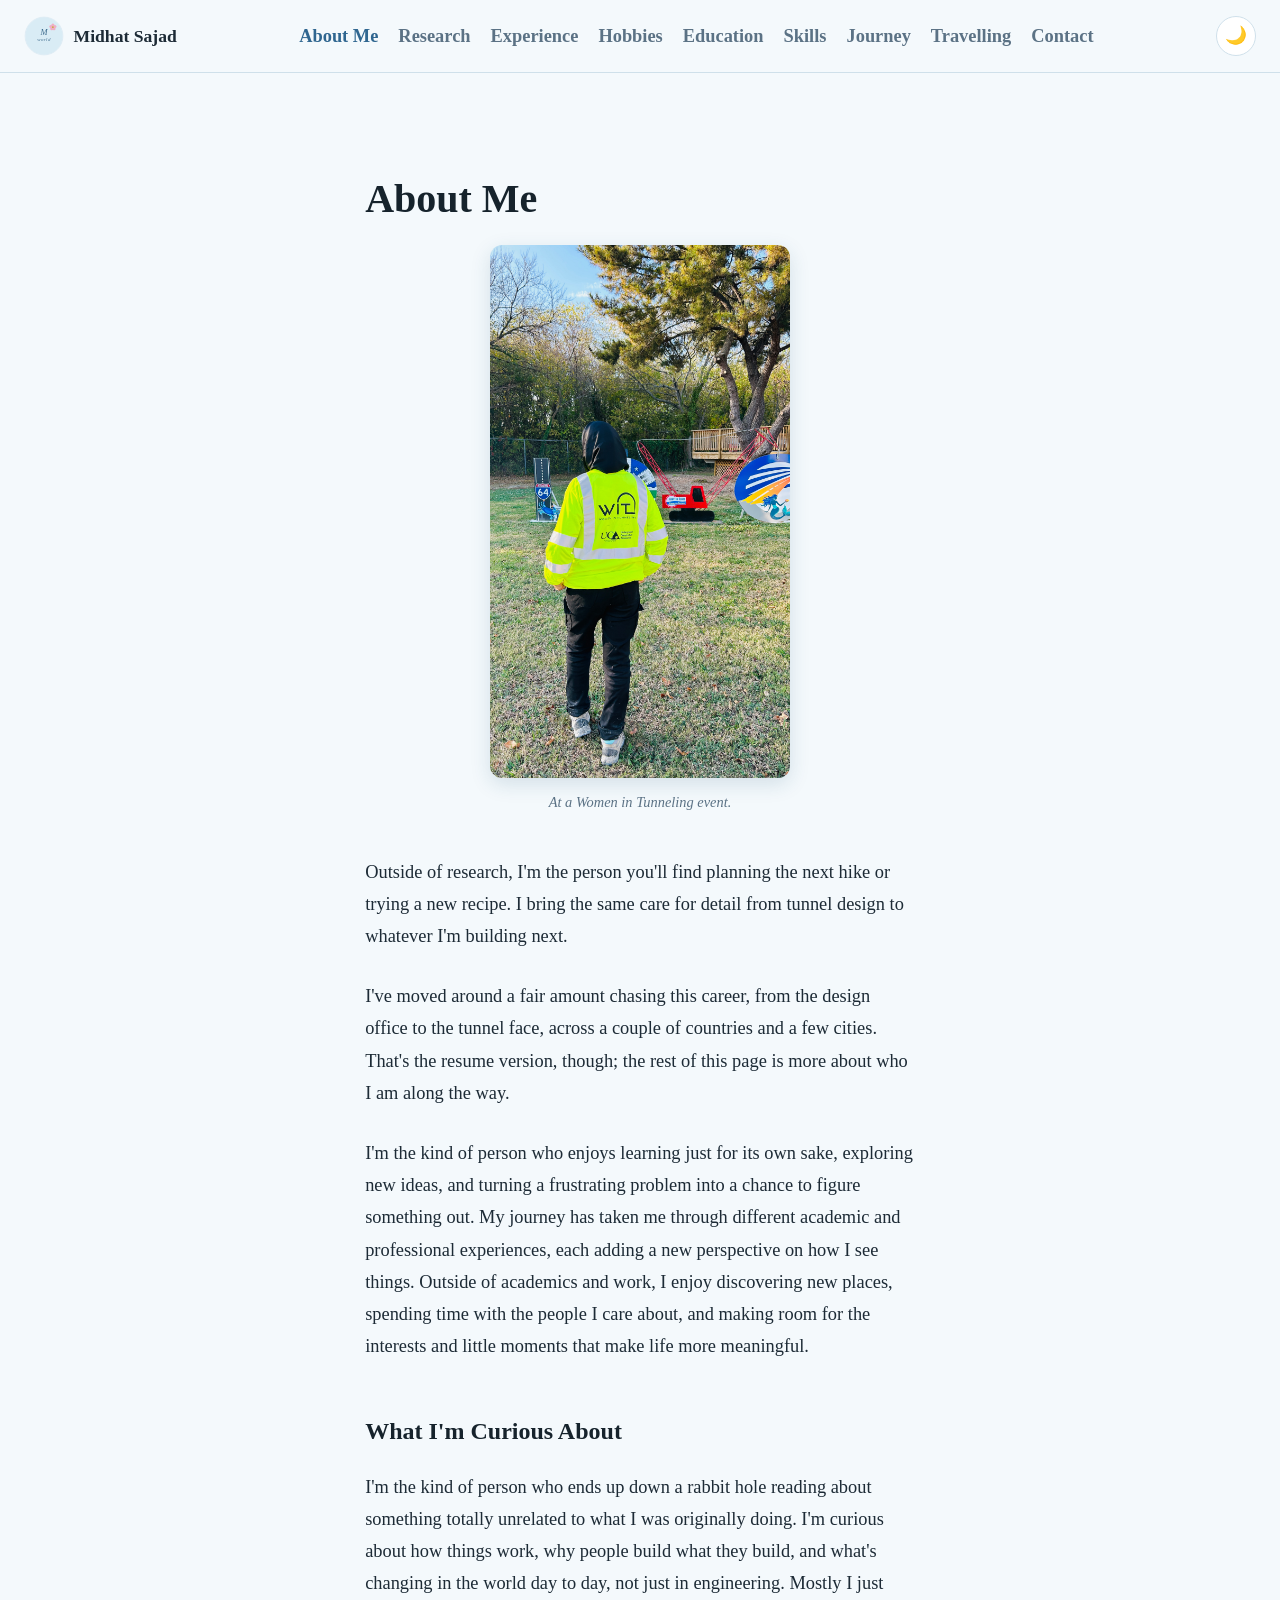
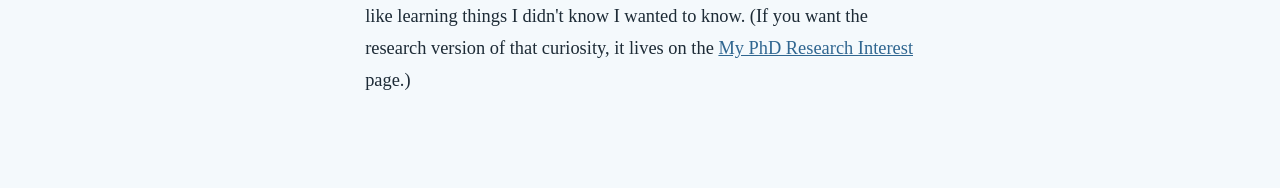
==== about.html @ e5001037 "Rebuild as a multi-page site: nav, logo, Travelling, Hobbies dashboard - Split the single-page site " ====
<!doctype html>
<html lang="en">
<head>
  <meta charset="utf-8">
  <meta name="viewport" content="width=device-width, initial-scale=1">
  <title>About Me · Midhat Sajad</title>
  <link rel="stylesheet" href="style.css">
  <link rel="icon" type="image/svg+xml" href="assets/logo.svg">
  <script src="assets/js/theme.js"></script>
</head>
<body>

  <nav class="site-nav">
    <a class="brand" href="index.html"><img src="assets/logo.svg" alt="" class="brand-logo" aria-hidden="true">Midhat Sajad</a>
    <ul>
      <li><a href="about.html" class="active">About Me</a></li>
      <li><a href="intro.html">Research</a></li>
      <li><a href="experience.html">Experience</a></li>
      <li><a href="hobbies.html">Hobbies</a></li>
      <li><a href="education.html">Education</a></li>
      <li><a href="skills.html">Skills</a></li>
      <li><a href="journey.html">Journey</a></li>
      <li><a href="travelling.html">Travelling</a></li>
      <li><a href="contact.html">Contact</a></li>
    </ul>
    <button class="theme-toggle" type="button" aria-label="Switch to dark mode">🌙</button>
  </nav>

  <main class="page">
    <section class="about">
      <h1>About Me</h1>

      <div class="profile-photo-wrap">
        <img
          src="assets/photos/WIT.jpg"
          alt="Midhat Sajad wearing a Women in Tunneling (WIT) high-visibility jacket at an underground construction industry event"
          class="profile-photo"
        >
        <p class="profile-photo-caption">At a Women in Tunneling event.</p>
      </div>

      <p>
        Outside of research, I'm the person you'll find planning the next hike or
        trying a new recipe. I bring the same care for detail from tunnel design
        to whatever I'm building next.
      </p>
      <p>
        I've moved around a fair amount chasing this career, from the design
        office to the tunnel face, across a couple of countries and a few
        cities. That's the resume version, though; the rest of this page is
        more about who I am along the way.
      </p>
      <p>
        I'm the kind of person who enjoys learning just for its own sake,
        exploring new ideas, and turning a frustrating problem into a chance
        to figure something out. My journey has taken me through different
        academic and professional experiences, each adding a new perspective
        on how I see things. Outside of academics and work, I enjoy
        discovering new places, spending time with the people I care about,
        and making room for the interests and little moments that make life
        more meaningful.
      </p>
    </section>

    <section class="subsection">
      <h2>What I'm Curious About</h2>
      <p>
        I'm the kind of person who ends up down a rabbit hole reading about
        something totally unrelated to what I was originally doing. I'm
        curious about how things work, why people build what they build,
        and what's changing in the world day to day, not just in
        engineering. Mostly I just like learning things I didn't know I
        wanted to know. (If you want the research version of that curiosity,
        it lives on the <a href="intro.html">My PhD Research Interest</a> page.)
      </p>
    </section>
  </main>

</body>
</html>
---- style.css ----
/* Theme tokens: light is the default, dark overrides via [data-theme="dark"]
   on <html>, set by assets/js/theme.js and persisted in localStorage. */
:root {
  color-scheme: light;

  /* Very light blue-white palette drawn from the site logo's pastel-blue
     ring and fill. The background stays almost white, with blue reserved
     for headings, accents, borders, and hover states. */
  --bg: #f4f9fc;
  --text: #1d2b36;
  --text-soft: #5b7285;
  --accent: #2f6690;
  --accent-2: #6ba3c7;
  --accent-black: #16232c;
  --card-bg: #ffffff;
  --card-border: #cfe0ea;
  --nav-bg: rgba(244, 249, 252, 0.9);
}

:root[data-theme="dark"] {
  color-scheme: dark;

  --bg: #0f1b24;
  --text: #e6f0f6;
  --text-soft: #9fb7c7;
  --accent: #7ec1e8;
  --accent-2: #9fd0ea;
  --accent-black: #eef6fb;
  --card-bg: #16283a;
  --card-border: #274157;
  --nav-bg: rgba(15, 27, 36, 0.9);
}

* {
  box-sizing: border-box;
}

body {
  font-family: "Times New Roman", Times, Georgia, serif;
  margin: 0;
  line-height: 1.75;
  font-size: 1.15rem;
  background-color: var(--bg);
  color: var(--text);
}

a {
  color: var(--accent);
}

/* Site nav, present on every page */

.site-nav {
  position: sticky;
  top: 0;
  z-index: 10;
  display: flex;
  flex-wrap: wrap;
  align-items: center;
  justify-content: space-between;
  gap: 1rem;
  padding: 1rem 1.5rem;
  background: var(--nav-bg);
  backdrop-filter: blur(6px);
  border-bottom: 1px solid var(--card-border);
}

.site-nav .brand {
  display: flex;
  align-items: center;
  gap: 0.6rem;
  font-weight: 800;
  color: var(--text);
  text-decoration: none;
  font-size: 1.1rem;
}

.brand-logo {
  width: 40px;
  height: 40px;
  flex-shrink: 0;
}

.hero-logo {
  width: 170px;
  height: 170px;
  margin-bottom: 1.5rem;
}

.hero .intro-copy {
  font-size: 1.1rem;
  color: var(--text-soft);
  max-width: 60ch;
  margin: 0 0 2rem;
  text-align: left;
}

.page-intro {
  color: var(--text-soft);
}

.site-nav ul {
  list-style: none;
  display: flex;
  flex-wrap: wrap;
  gap: 1.25rem;
  margin: 0;
  padding: 0;
}

.site-nav a {
  text-decoration: none;
  color: var(--text-soft);
  font-weight: 600;
}

.site-nav a:hover,
.site-nav a.active {
  color: var(--accent);
}

.theme-toggle {
  font: inherit;
  font-size: 1.1rem;
  line-height: 1;
  border: 1px solid var(--card-border);
  background: var(--card-bg);
  color: var(--text);
  border-radius: 999px;
  width: 2.5rem;
  height: 2.5rem;
  cursor: pointer;
}

/* Hero (index.html) */

.hero {
  min-height: 60vh;
  display: flex;
  flex-direction: column;
  align-items: center;
  justify-content: center;
  text-align: center;
  padding: 3rem 1.5rem;
}

.hero h1 {
  font-size: clamp(2.5rem, 7vw, 5rem);
  line-height: 1.1;
  font-weight: 800;
  letter-spacing: -0.02em;
  margin: 0 0 1rem;
  color: var(--accent-black);
}

.hero h1 .tone-1 {
  color: #6ba3c7;
}

.hero h1 .tone-2 {
  color: #1d5273;
}

.hero .tagline {
  font-size: 1.25rem;
  color: var(--text-soft);
  max-width: 42ch;
  margin: 0 0 2.5rem;
}

.hero .prompt {
  font-size: 1.5rem;
  font-weight: 700;
  margin: 0 0 2rem;
}

.menu-grid {
  display: grid;
  grid-template-columns: repeat(auto-fit, minmax(220px, 1fr));
  gap: 1rem;
  width: 100%;
  max-width: 900px;
  padding: 0 1.5rem 3rem;
  margin: 0 auto;
}

.menu-card {
  display: flex;
  align-items: center;
  gap: 0.85rem;
  padding: 1.25rem 1.5rem;
  border-radius: 14px;
  border: 1px solid var(--card-border);
  background: var(--card-bg);
  color: var(--text);
  text-decoration: none;
  font-weight: 700;
  font-size: 1.05rem;
  text-align: left;
  transition: transform 0.15s ease, box-shadow 0.15s ease;
}

.menu-card:hover {
  transform: translateY(-4px);
  box-shadow: 0 10px 24px rgba(0, 0, 0, 0.08);
  color: var(--accent);
}

.menu-card .emoji {
  font-size: 1.75rem;
}

/* Sub-pages */

.page {
  max-width: 65ch;
  margin: 0 auto;
  padding: 3rem 1.5rem 4rem;
}

.page.wide {
  max-width: 900px;
}

h1 {
  font-size: 2.5rem;
  line-height: 1.1;
  margin-bottom: 1.5rem;
  color: var(--accent-black);
}

h2 {
  margin-bottom: 1.5rem;
  color: var(--accent-black);
}

h3 {
  margin-bottom: 0.25rem;
}

p {
  margin-bottom: 1.75rem;
}

section {
  margin-top: 3.5rem;
  clear: both;
}

.subsection {
  margin-top: 3rem;
}

.subsection h2 {
  font-size: 1.5rem;
  margin-bottom: 1rem;
}

.intro-photo {
  float: left;
  width: 200px;
  height: auto;
  border-radius: 12px;
  margin: 0 1.5rem 1rem 0;
}

.profile-photo-wrap {
  margin: 1.5rem 0 2.5rem;
  text-align: center;
}

.profile-photo {
  width: 300px;
  max-width: 100%;
  height: auto;
  border-radius: 12px;
  object-fit: cover;
  display: block;
  margin: 0 auto;
  box-shadow: 0 6px 20px rgba(29, 82, 115, 0.15);
}

.profile-photo-caption {
  margin-top: 0.75rem;
  font-size: 0.9rem;
  color: var(--text-soft);
  font-style: italic;
}

.entry {
  margin-bottom: 2rem;
}

.entry-header {
  display: flex;
  align-items: center;
  gap: 1rem;
  margin-bottom: 0.5rem;
}

.company-logo {
  width: 60px;
  height: 60px;
  object-fit: contain;
  background: #fff;
  border-radius: 8px;
  padding: 4px;
}

.entry-meta {
  margin-bottom: 0.75rem;
  font-style: italic;
  color: var(--text-soft);
}

.edu-list {
  padding-left: 1.25rem;
}

.edu-list li {
  margin-bottom: 0.75rem;
}

.hobby-list {
  list-style: none;
  padding: 0;
  display: flex;
  flex-wrap: wrap;
  gap: 1rem;
  margin-bottom: 3rem;
}

.hobby {
  display: flex;
  align-items: center;
  gap: 0.5rem;
  background: var(--card-bg);
  border: 1px solid var(--accent);
  border-radius: 999px;
  padding: 0.5rem 1.1rem;
  font-weight: 600;
  color: var(--accent);
}

.hobby-icon {
  font-size: 1.25rem;
}

.skill-list {
  list-style: none;
  padding: 0;
}

.skill {
  display: flex;
  flex-wrap: wrap;
  align-items: center;
  gap: 0.75rem;
  margin-bottom: 1rem;
}

.skill-name {
  min-width: 11rem;
  font-weight: 600;
}

.level-btn {
  font: inherit;
  font-size: 0.9rem;
  padding: 0.25rem 0.85rem;
  border: 1px solid var(--accent);
  border-radius: 999px;
  background: transparent;
  color: var(--accent);
  cursor: pointer;
}

.level-btn.active {
  background: var(--accent);
  color: #fff;
}

/* Hobbies board: a Pinterest-style masonry of painted illustrations */

.board {
  column-count: 2;
  column-gap: 1rem;
}

@media (min-width: 640px) {
  .board {
    column-count: 3;
  }
}

.board-card {
  break-inside: avoid;
  margin-bottom: 1rem;
  border-radius: 14px;
  overflow: hidden;
  background: var(--card-bg);
  border: 1px solid var(--card-border);
}

.board-card svg {
  display: block;
  width: 100%;
  height: auto;
  animation: float 6s ease-in-out infinite;
}

.board-card:nth-child(2n) svg {
  animation-delay: -2s;
}

.board-card:nth-child(3n) svg {
  animation-delay: -4s;
}

.board-caption {
  padding: 0.6rem 0.9rem 0.9rem;
  font-weight: 600;
  font-size: 0.95rem;
}

@keyframes float {
  0%, 100% {
    transform: translateY(0);
  }
  50% {
    transform: translateY(-4px);
  }
}

@media (prefers-reduced-motion: reduce) {
  .board-card svg {
    animation: none;
  }
}

/* Little Things I Love */

.little-things {
  list-style: none;
  padding: 0;
  display: flex;
  flex-wrap: wrap;
  gap: 0.9rem;
  margin: 1.5rem 0 3rem;
}

.little-things li {
  display: flex;
  align-items: center;
  gap: 0.5rem;
  background: var(--card-bg);
  border: 1px solid var(--card-border);
  border-radius: 999px;
  padding: 0.5rem 1.1rem;
  font-size: 0.95rem;
}

/* My Favorites */

.favorites-note {
  font-size: 0.95rem;
  color: var(--text-soft);
}

.favorites-grid {
  display: grid;
  grid-template-columns: repeat(auto-fit, minmax(220px, 1fr));
  gap: 1.5rem;
  margin: 2rem 0;
}

.favorites-grid + h2 {
  margin-top: 1rem;
}

.favorite-card {
  display: block;
  border-radius: 14px;
  overflow: hidden;
  background: var(--card-bg);
  border: 1px solid var(--card-border);
  text-decoration: none;
  color: var(--text);
  transition: transform 0.15s ease, box-shadow 0.15s ease;
}

.favorite-card:hover {
  transform: translateY(-4px);
  box-shadow: 0 10px 24px rgba(0, 0, 0, 0.1);
}

.favorite-card img {
  display: block;
  width: 100%;
  height: 170px;
  object-fit: cover;
}

/* For posters, book covers, and logos: show the whole image rather than
   cropping it the way a landscape photo can be. */
.favorite-card.contain img {
  object-fit: contain;
  background: var(--bg);
  padding: 0.75rem;
}

.favorite-card-body {
  padding: 1rem 1.1rem 1.25rem;
}

.favorite-card-body h3 {
  margin-bottom: 0.35rem;
  color: var(--accent);
}

.favorite-card-body p {
  margin-bottom: 0;
  font-size: 0.95rem;
  color: var(--text-soft);
}

.favorite-card-body .visit {
  display: block;
  margin-top: 0.6rem;
  font-size: 0.85rem;
  font-weight: 600;
  color: var(--accent);
}

/* Hobby photo dashboard: a grid of boards, each a small collage of real
   photos that opens a lightbox when clicked. Evolves the favorite-card
   look (rounded corners, border, shadow on hover) into a photo grid. */

.hobby-dashboard {
  display: grid;
  grid-template-columns: repeat(2, 1fr);
  gap: 1.5rem;
  margin: 2rem 0 3rem;
}

@media (max-width: 700px) {
  .hobby-dashboard {
    grid-template-columns: 1fr;
  }
}

.hobby-board {
  background: var(--card-bg);
  border: 1px solid var(--card-border);
  border-radius: 14px;
  padding: 1.25rem;
}

.hobby-board h3 {
  margin-bottom: 0.35rem;
}

.hobby-board .hobby-desc {
  color: var(--text-soft);
  font-size: 0.95rem;
  margin-bottom: 1rem;
}

.hobby-photo-grid {
  display: grid;
  grid-template-columns: repeat(3, 1fr);
  gap: 0.5rem;
}

.hobby-photo-grid.single {
  grid-template-columns: minmax(160px, 240px);
}

.hobby-photo-grid button {
  padding: 0;
  border: none;
  background: none;
  cursor: pointer;
  border-radius: 8px;
  overflow: hidden;
  aspect-ratio: 1 / 1;
}

.hobby-photo-grid img {
  width: 100%;
  height: 100%;
  object-fit: cover;
  display: block;
  transition: transform 0.2s ease;
}

.hobby-photo-grid button:hover img {
  transform: scale(1.06);
}

.hobby-photo-grid button:focus-visible {
  outline: 3px solid var(--accent);
  outline-offset: 2px;
}

/* Lightbox */

.lightbox {
  position: fixed;
  inset: 0;
  background: rgba(10, 20, 28, 0.88);
  display: flex;
  align-items: center;
  justify-content: center;
  z-index: 1000;
  padding: 2rem;
}

.lightbox[hidden] {
  display: none;
}

.lightbox-img {
  display: block;
  max-width: 90vw;
  max-height: 80vh;
  object-fit: contain;
  border-radius: 8px;
  box-shadow: 0 10px 40px rgba(0, 0, 0, 0.5);
}

.lightbox-close,
.lightbox-prev,
.lightbox-next {
  position: absolute;
  background: rgba(255, 255, 255, 0.15);
  color: #fff;
  border: none;
  width: 3rem;
  height: 3rem;
  border-radius: 50%;
  font-size: 1.5rem;
  line-height: 1;
  cursor: pointer;
  display: flex;
  align-items: center;
  justify-content: center;
}

.lightbox-close:hover,
.lightbox-prev:hover,
.lightbox-next:hover {
  background: rgba(255, 255, 255, 0.3);
}

.lightbox-close {
  top: 1.5rem;
  right: 1.5rem;
}

.lightbox-prev {
  left: 1.5rem;
  top: 50%;
  transform: translateY(-50%);
}

.lightbox-next {
  right: 1.5rem;
  top: 50%;
  transform: translateY(-50%);
}

.lightbox-caption {
  position: absolute;
  bottom: 1.25rem;
  left: 1rem;
  right: 1rem;
  text-align: center;
  color: #fff;
  font-size: 0.9rem;
}

@media (max-width: 600px) {
  .lightbox {
    padding: 1rem;
  }

  .lightbox-prev {
    left: 0.5rem;
  }

  .lightbox-next {
    right: 0.5rem;
  }

  .lightbox-close {
    top: 0.75rem;
    right: 0.75rem;
  }
}
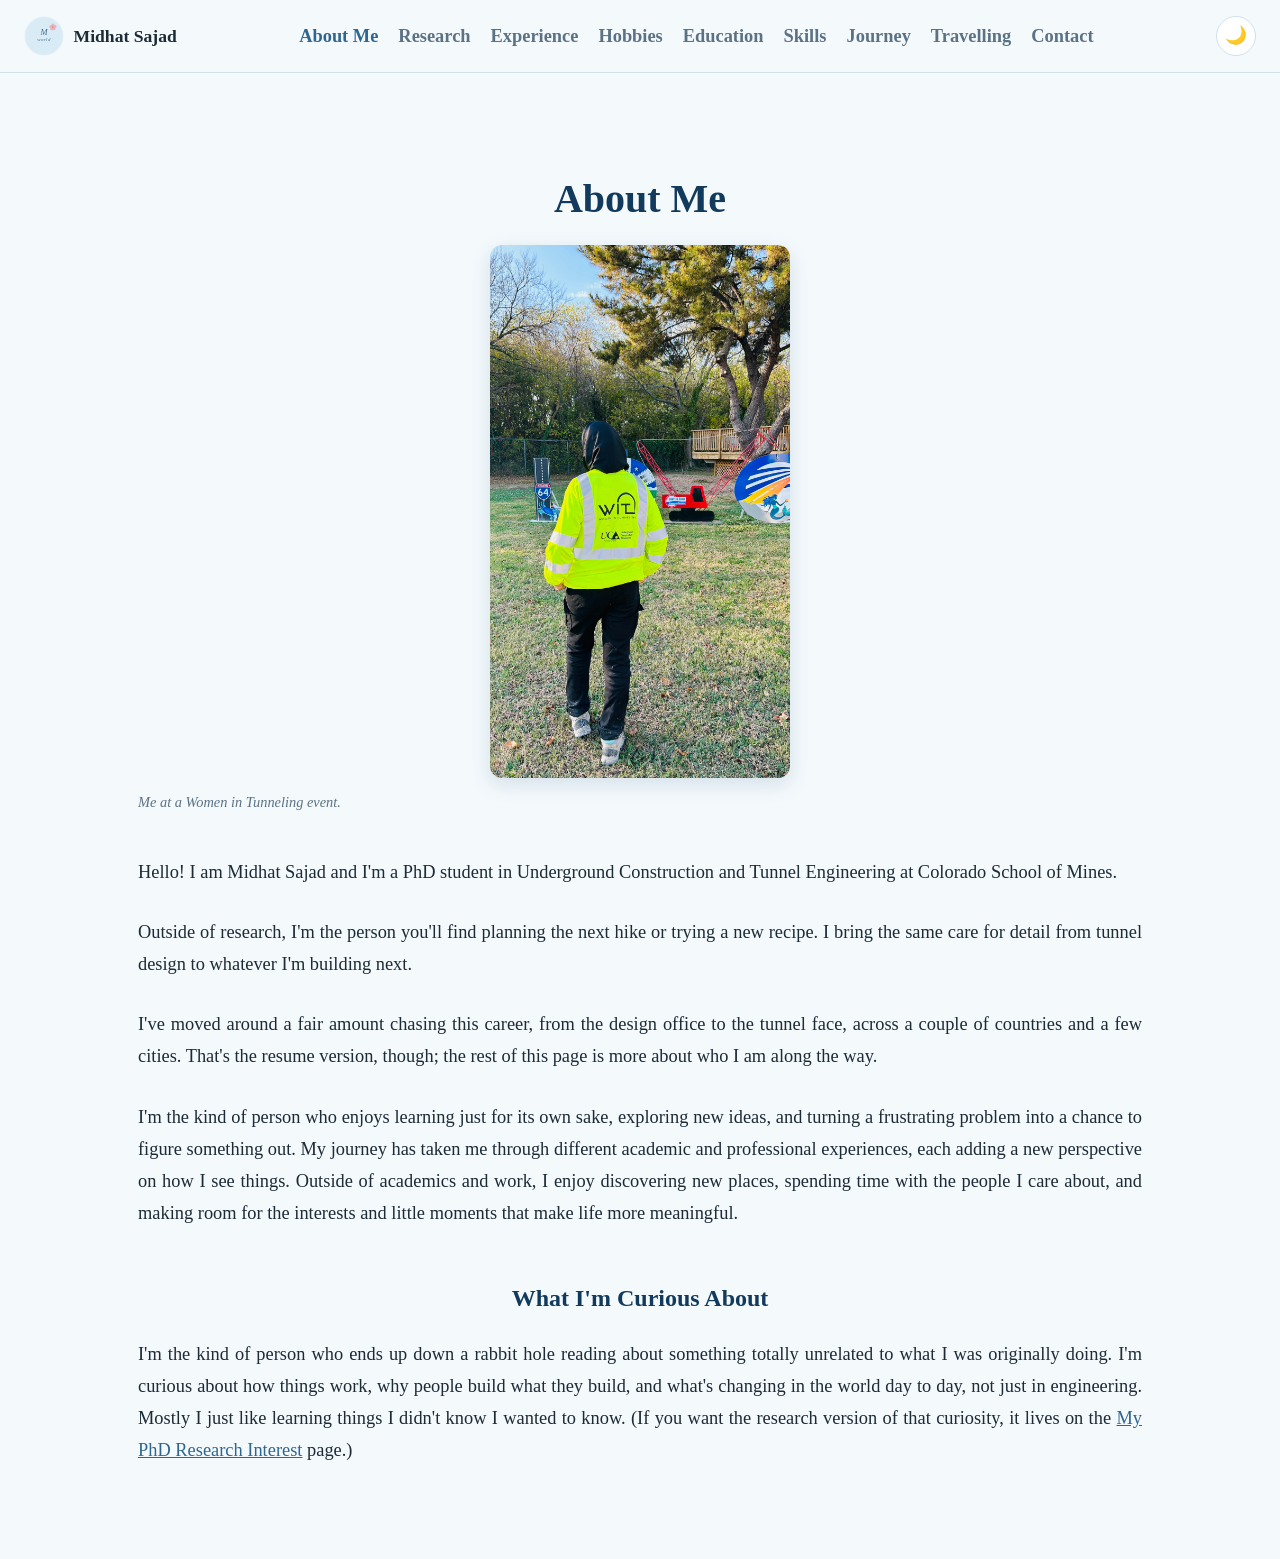
==== commit dd077379: "Fix layout centering, correct mismatched hobby photos, expand Journey - Rebalance the wide layout: c" ====
--- a/about.html
+++ b/about.html
@@ -36,9 +36,13 @@
           alt="Midhat Sajad wearing a Women in Tunneling (WIT) high-visibility jacket at an underground construction industry event"
           class="profile-photo"
         >
-        <p class="profile-photo-caption">At a Women in Tunneling event.</p>
+        <p class="profile-photo-caption">Me at a Women in Tunneling event.</p>
       </div>
 
+      <p>
+        Hello! I am Midhat Sajad and I'm a PhD student in Underground
+        Construction and Tunnel Engineering at Colorado School of Mines.
+      </p>
       <p>
         Outside of research, I'm the person you'll find planning the next hike or
         trying a new recipe. I bring the same care for detail from tunnel design
--- a/style.css
+++ b/style.css
@@ -11,7 +11,7 @@
   --text-soft: #5b7285;
   --accent: #2f6690;
   --accent-2: #6ba3c7;
-  --accent-black: #16232c;
+  --accent-black: #123a5c;
   --card-bg: #ffffff;
   --card-border: #cfe0ea;
   --nav-bg: rgba(244, 249, 252, 0.9);
@@ -90,9 +90,11 @@
 .hero .intro-copy {
   font-size: 1.1rem;
   color: var(--text-soft);
-  max-width: 60ch;
+  width: 100%;
+  max-width: 1100px;
   margin: 0 0 2rem;
-  text-align: left;
+  text-align: justify;
+  text-align-last: left;
 }
 
 .page-intro {
@@ -141,7 +143,8 @@
   align-items: center;
   justify-content: center;
   text-align: center;
-  padding: 3rem 1.5rem;
+  padding: 3rem clamp(1rem, 4vw, 3rem);
+  width: 100%;
 }
 
 .hero h1 {
@@ -179,9 +182,10 @@
   grid-template-columns: repeat(auto-fit, minmax(220px, 1fr));
   gap: 1rem;
   width: 100%;
-  max-width: 900px;
-  padding: 0 1.5rem 3rem;
-  margin: 0 auto;
+  max-width: 1100px;
+  padding: 0 0 3rem;
+  margin-left: auto;
+  margin-right: auto;
 }
 
 .menu-card {
@@ -213,13 +217,10 @@
 /* Sub-pages */
 
 .page {
-  max-width: 65ch;
-  margin: 0 auto;
-  padding: 3rem 1.5rem 4rem;
-}
-
-.page.wide {
-  max-width: 900px;
+  max-width: 1100px;
+  margin-left: auto;
+  margin-right: auto;
+  padding: 3rem clamp(1rem, 4vw, 3rem) 4rem;
 }
 
 h1 {
@@ -227,19 +228,43 @@
   line-height: 1.1;
   margin-bottom: 1.5rem;
   color: var(--accent-black);
+  text-align: center;
 }
 
 h2 {
   margin-bottom: 1.5rem;
   color: var(--accent-black);
+  text-align: center;
 }
 
 h3 {
   margin-bottom: 0.25rem;
 }
 
+/* Main body paragraphs use the full width of the (already centered)
+   .page container, same as headings, and are justified so long lines
+   read as a clean, even block instead of a narrow ragged-right column
+   with dead space beside it. Justify is a no-op on text that doesn't
+   wrap, so short captions are unaffected by default; the handful that
+   do sometimes wrap to two lines are set back to left-aligned below. */
 p {
   margin-bottom: 1.75rem;
+  text-align: justify;
+  text-align-last: left;
+}
+
+.entry-meta,
+.favorites-note,
+.hobby-desc,
+.favorite-card-body p,
+.lightbox-caption {
+  text-align: left;
+}
+
+/* Sits directly under the centered photo, so it should stay centered
+   with it rather than pick up the default paragraph justify. */
+.profile-photo-caption {
+  text-align: center;
 }
 
 section {
@@ -380,64 +405,6 @@
   color: #fff;
 }
 
-/* Hobbies board: a Pinterest-style masonry of painted illustrations */
-
-.board {
-  column-count: 2;
-  column-gap: 1rem;
-}
-
-@media (min-width: 640px) {
-  .board {
-    column-count: 3;
-  }
-}
-
-.board-card {
-  break-inside: avoid;
-  margin-bottom: 1rem;
-  border-radius: 14px;
-  overflow: hidden;
-  background: var(--card-bg);
-  border: 1px solid var(--card-border);
-}
-
-.board-card svg {
-  display: block;
-  width: 100%;
-  height: auto;
-  animation: float 6s ease-in-out infinite;
-}
-
-.board-card:nth-child(2n) svg {
-  animation-delay: -2s;
-}
-
-.board-card:nth-child(3n) svg {
-  animation-delay: -4s;
-}
-
-.board-caption {
-  padding: 0.6rem 0.9rem 0.9rem;
-  font-weight: 600;
-  font-size: 0.95rem;
-}
-
-@keyframes float {
-  0%, 100% {
-    transform: translateY(0);
-  }
-  50% {
-    transform: translateY(-4px);
-  }
-}
-
-@media (prefers-reduced-motion: reduce) {
-  .board-card svg {
-    animation: none;
-  }
-}
-
 /* Little Things I Love */
 
 .little-things {
@@ -558,6 +525,7 @@
 
 .hobby-board h3 {
   margin-bottom: 0.35rem;
+  text-align: center;
 }
 
 .hobby-board .hobby-desc {
@@ -601,6 +569,25 @@
 .hobby-photo-grid button:focus-visible {
   outline: 3px solid var(--accent);
   outline-offset: 2px;
+}
+
+/* Journey photo collage: a small, static mosaic of square thumbnails
+   mixed from every hobby folder, not clickable/zoomable, just a quick
+   visual summary of the journey rather than a browsable gallery. */
+
+.journey-collage {
+  display: grid;
+  grid-template-columns: repeat(auto-fill, minmax(85px, 1fr));
+  gap: 0.5rem;
+  margin: 2rem 0;
+}
+
+.journey-collage img {
+  display: block;
+  width: 100%;
+  aspect-ratio: 1 / 1;
+  object-fit: cover;
+  border-radius: 8px;
 }
 
 /* Lightbox */
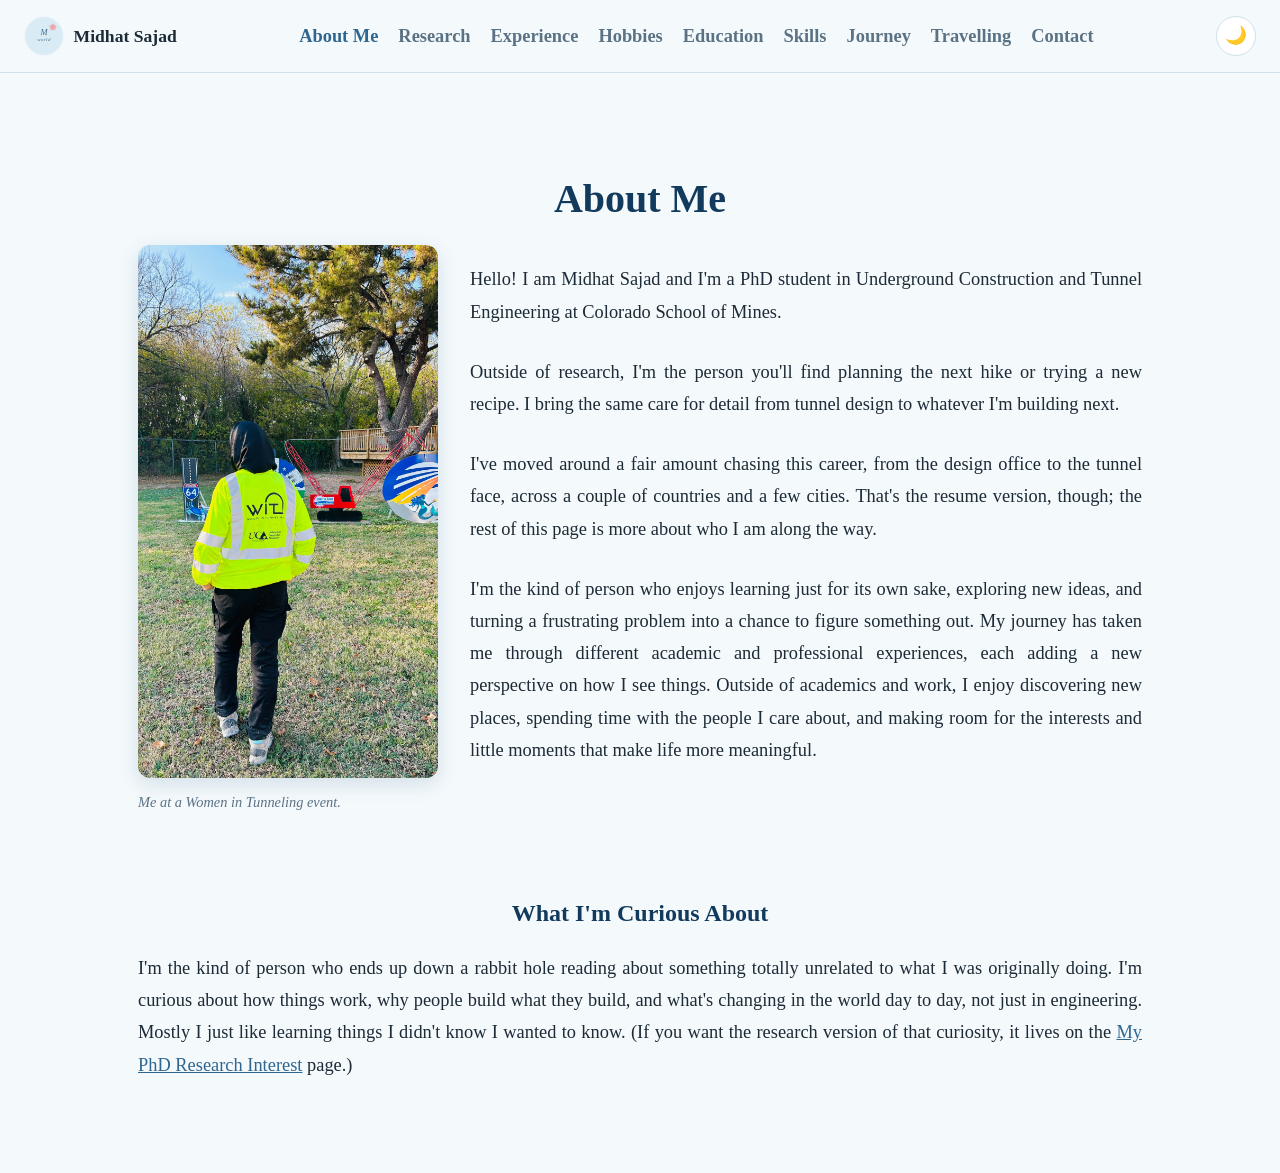
==== commit 218e5f20: "About Me: put photo and text side by side instead of stacked Photo and its caption now sit in their " ====
--- a/about.html
+++ b/about.html
@@ -30,40 +30,44 @@
     <section class="about">
       <h1>About Me</h1>
 
-      <div class="profile-photo-wrap">
-        <img
-          src="assets/photos/WIT.jpg"
-          alt="Midhat Sajad wearing a Women in Tunneling (WIT) high-visibility jacket at an underground construction industry event"
-          class="profile-photo"
-        >
-        <p class="profile-photo-caption">Me at a Women in Tunneling event.</p>
+      <div class="about-content">
+        <div class="profile-photo-wrap">
+          <img
+            src="assets/photos/WIT.jpg"
+            alt="Midhat Sajad wearing a Women in Tunneling (WIT) high-visibility jacket at an underground construction industry event"
+            class="profile-photo"
+          >
+          <p class="profile-photo-caption">Me at a Women in Tunneling event.</p>
+        </div>
+
+        <div class="about-text">
+          <p>
+            Hello! I am Midhat Sajad and I'm a PhD student in Underground
+            Construction and Tunnel Engineering at Colorado School of Mines.
+          </p>
+          <p>
+            Outside of research, I'm the person you'll find planning the next hike or
+            trying a new recipe. I bring the same care for detail from tunnel design
+            to whatever I'm building next.
+          </p>
+          <p>
+            I've moved around a fair amount chasing this career, from the design
+            office to the tunnel face, across a couple of countries and a few
+            cities. That's the resume version, though; the rest of this page is
+            more about who I am along the way.
+          </p>
+          <p>
+            I'm the kind of person who enjoys learning just for its own sake,
+            exploring new ideas, and turning a frustrating problem into a chance
+            to figure something out. My journey has taken me through different
+            academic and professional experiences, each adding a new perspective
+            on how I see things. Outside of academics and work, I enjoy
+            discovering new places, spending time with the people I care about,
+            and making room for the interests and little moments that make life
+            more meaningful.
+          </p>
+        </div>
       </div>
-
-      <p>
-        Hello! I am Midhat Sajad and I'm a PhD student in Underground
-        Construction and Tunnel Engineering at Colorado School of Mines.
-      </p>
-      <p>
-        Outside of research, I'm the person you'll find planning the next hike or
-        trying a new recipe. I bring the same care for detail from tunnel design
-        to whatever I'm building next.
-      </p>
-      <p>
-        I've moved around a fair amount chasing this career, from the design
-        office to the tunnel face, across a couple of countries and a few
-        cities. That's the resume version, though; the rest of this page is
-        more about who I am along the way.
-      </p>
-      <p>
-        I'm the kind of person who enjoys learning just for its own sake,
-        exploring new ideas, and turning a frustrating problem into a chance
-        to figure something out. My journey has taken me through different
-        academic and professional experiences, each adding a new perspective
-        on how I see things. Outside of academics and work, I enjoy
-        discovering new places, spending time with the people I care about,
-        and making room for the interests and little moments that make life
-        more meaningful.
-      </p>
     </section>
 
     <section class="subsection">
--- a/style.css
+++ b/style.css
@@ -89,16 +89,11 @@
 
 .hero .intro-copy {
   font-size: 1.1rem;
-  color: var(--text-soft);
   width: 100%;
   max-width: 1100px;
   margin: 0 0 2rem;
   text-align: justify;
   text-align-last: left;
-}
-
-.page-intro {
-  color: var(--text-soft);
 }
 
 .site-nav ul {
@@ -134,6 +129,23 @@
   cursor: pointer;
 }
 
+.btn {
+  display: inline-block;
+  font-weight: 700;
+  text-decoration: none;
+  background: var(--accent);
+  color: #fff;
+  padding: 0.7rem 1.4rem;
+  border-radius: 999px;
+  transition: transform 0.15s ease, box-shadow 0.15s ease;
+}
+
+.btn:hover {
+  transform: translateY(-2px);
+  box-shadow: 0 8px 20px rgba(0, 0, 0, 0.15);
+  color: #fff;
+}
+
 /* Hero (index.html) */
 
 .hero {
@@ -281,16 +293,53 @@
   margin-bottom: 1rem;
 }
 
+/* Research page photo rows: portrait and landscape photos are grouped
+   into their own rows rather than mixed, so the gallery reads cleanly
+   instead of as a scatter of floats of different shapes. */
+
+.photo-row {
+  display: flex;
+  flex-wrap: wrap;
+  gap: 1rem;
+  margin: 1.5rem 0 2rem;
+}
+
 .intro-photo {
-  float: left;
-  width: 200px;
-  height: auto;
+  display: block;
   border-radius: 12px;
-  margin: 0 1.5rem 1rem 0;
+  object-fit: cover;
+}
+
+.photo-row.vertical .intro-photo {
+  width: 150px;
+  height: 230px;
+}
+
+.photo-row.horizontal .intro-photo {
+  width: 260px;
+  height: 165px;
+}
+
+/* About Me: photo (with its caption underneath) sits beside the text
+   rather than stacked above it, and wraps to stacked on narrow screens. */
+.about-content {
+  display: flex;
+  flex-wrap: wrap;
+  gap: 2rem;
+  align-items: flex-start;
+  margin-top: 1.5rem;
+}
+
+.about-content .profile-photo-wrap {
+  flex: 0 0 auto;
+}
+
+.about-content .about-text {
+  flex: 1 1 320px;
+  min-width: 280px;
 }
 
 .profile-photo-wrap {
-  margin: 1.5rem 0 2.5rem;
   text-align: center;
 }
 
